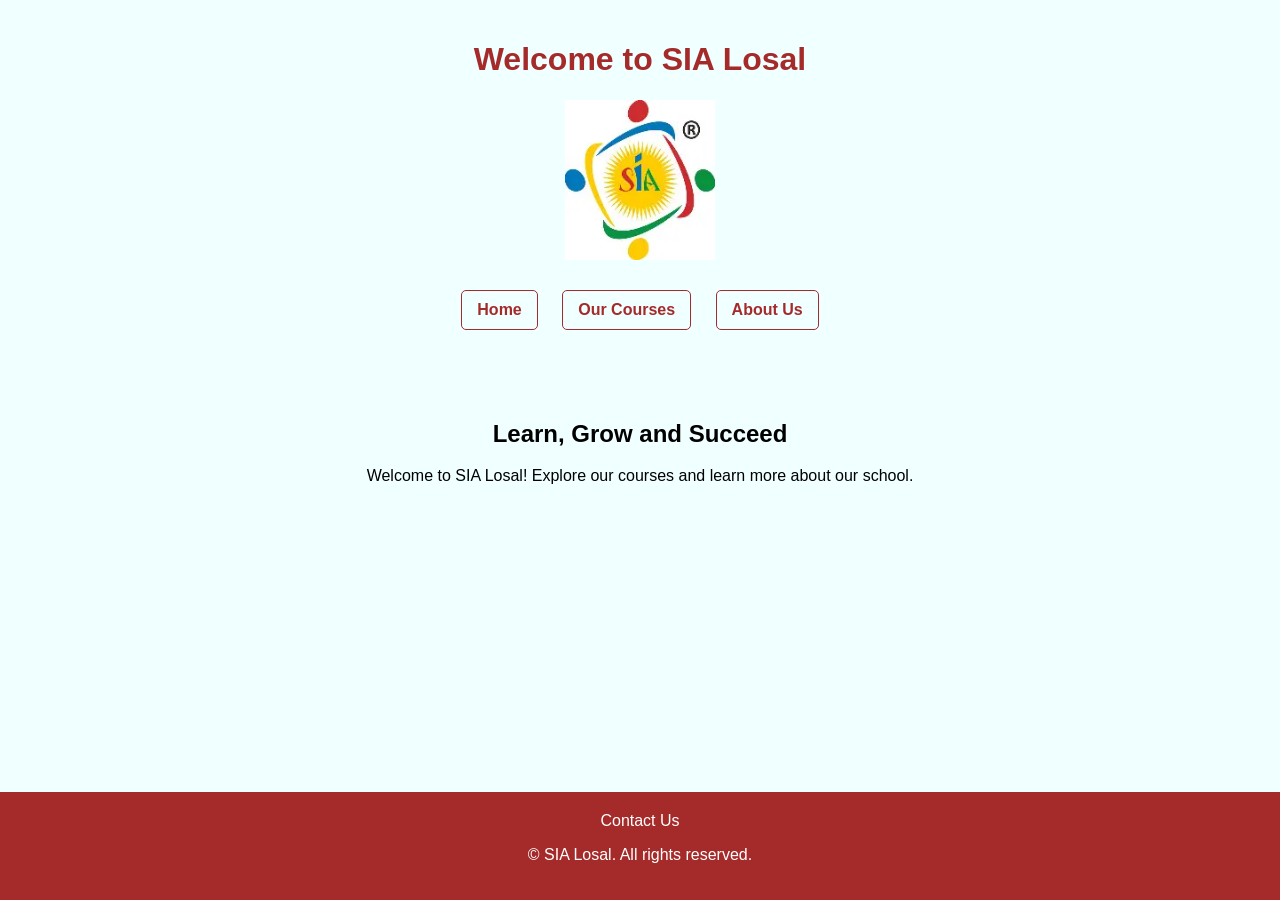
==== index.html @ bf2e7593 "intial commit" ====
<!DOCTYPE html>
<html lang="en">
<head>
    <meta charset="UTF-8">
    <meta name="viewport" content="width=device-width, initial-scale=1.0">

    <title>SIA Losal | Welcome</title>

    <style>
        /* 1. Common page settings */
        body {
            background-color: azure;
            margin: 0;
            min-height: 100vh;
            display: flex;
            flex-direction: column;
            font-family: Arial, sans-serif;
        }

        /* 2. Main heading */
        h1 {
            text-align: center;
            color: brown;
        }

        /* 3. Header section */
        header {
            text-align: center;
            padding: 20px;
        }

        /* 4. School logo */
        .school-logo {
            display: block;
            width: 150px;
            max-width: 80%;
            height: auto;
            margin: 20px auto;
        }

        /* 5. Navigation links */
        nav {
            text-align: center;
            margin: 20px 0;
        }

        nav a {
            display: inline-block;
            color: brown;
            text-decoration: none;
            font-weight: bold;
            margin: 10px;
            padding: 10px 15px;
            border: 1px solid brown;
            border-radius: 5px;
        }

        /* 6. Main content */
        main {
            text-align: center;
            padding: 20px;
        }

        /* 7. Footer */
        footer {
            margin-top: auto;
            text-align: center;
            padding: 20px;
            background-color: brown;
        }

        footer a {
            color: white;
            text-decoration: none;
        }
    </style>
</head>

<body>

    <header>
        <h1>Welcome to SIA Losal</h1>

        <img
            src="/images/sialogo.webp"
            alt="SIA Losal School Logo"
            class="school-logo"
        >

        <nav>
            <a href="index.html">Home</a>
            <a href="courses.html">Our Courses</a>
            <a href="about.html">About Us</a>
        </nav>
    </header>

    <main>
        <h2>Learn, Grow and Succeed</h2>
        <p>
            Welcome to SIA Losal!
            Explore our courses and learn more about our school.
        </p>
    </main>

    <footer>
        <a href="contact.html">Contact Us</a>
        <p style="color: white;">&copy; SIA Losal. All rights reserved.</p>
    </footer>

</body>
</html>
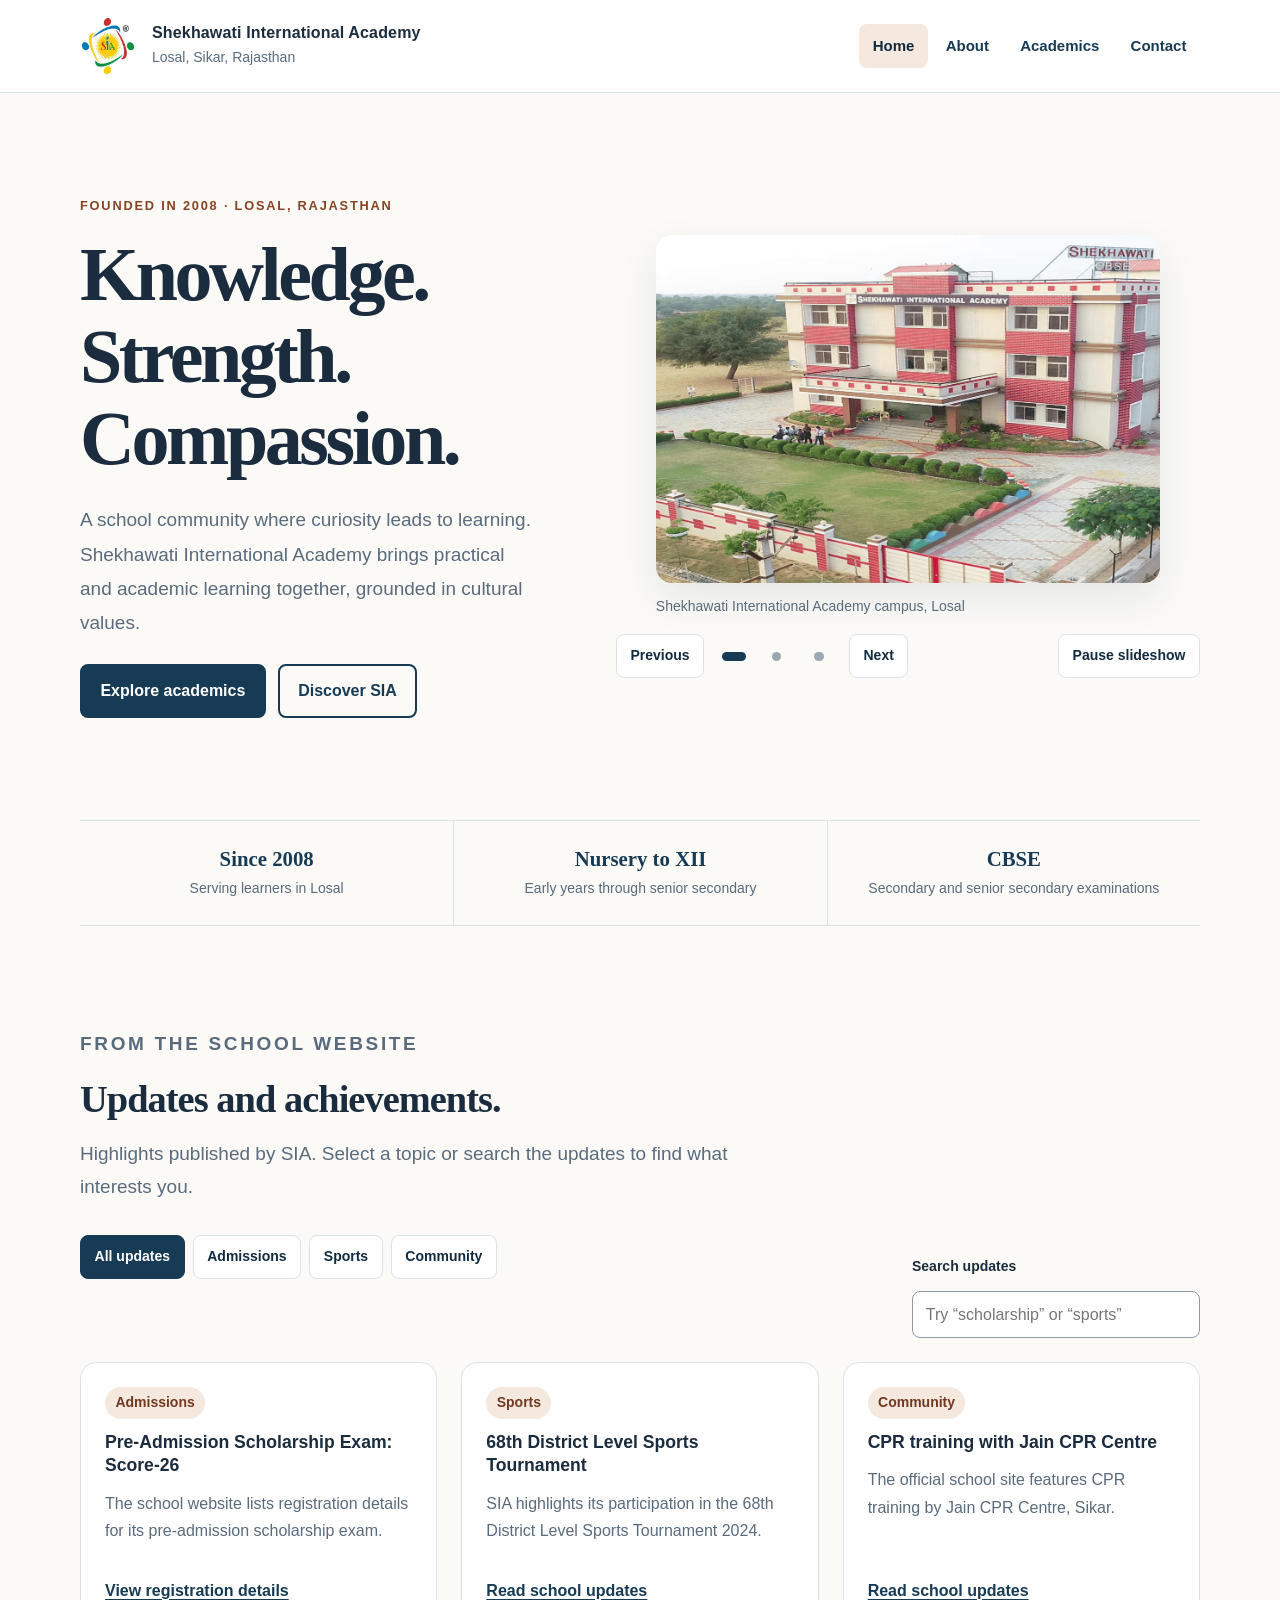
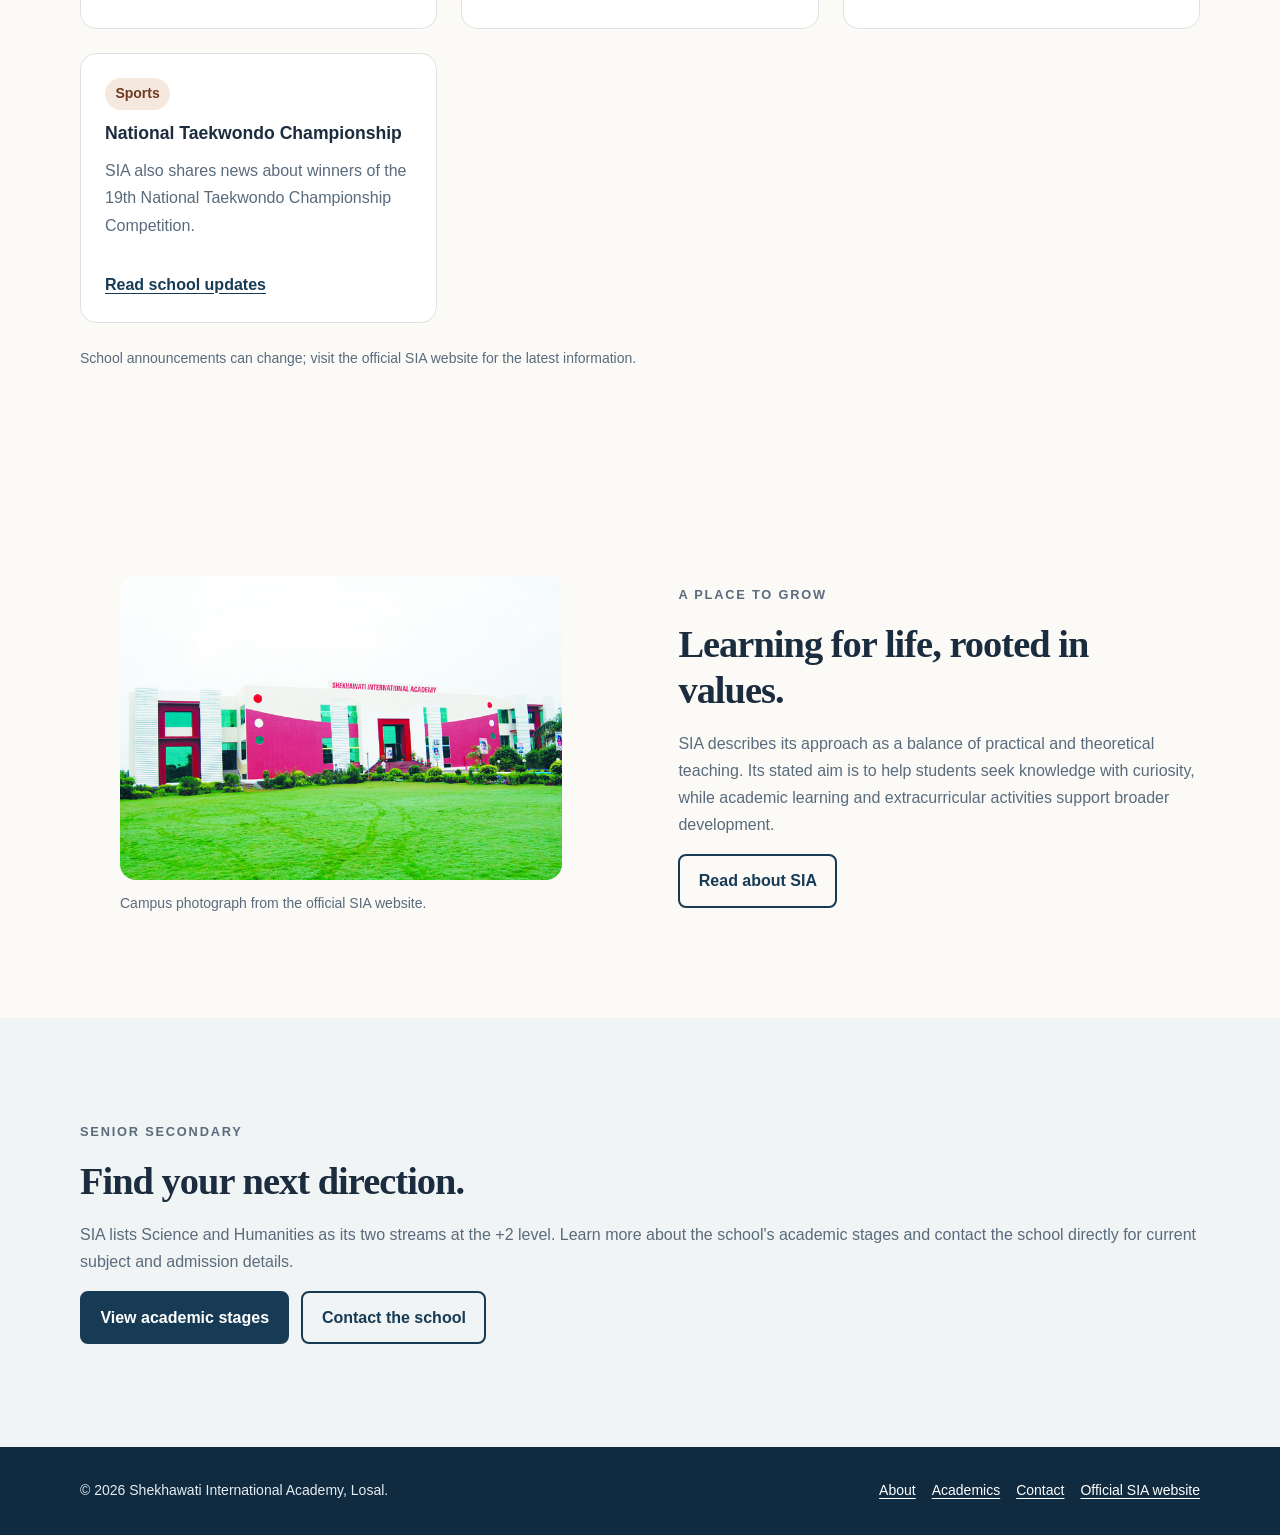
==== commit f1e30b0c: "Enhance static SIA school website Co-authored-by: Copilot <223556219+Copilot@users.noreply.github.co" ====
--- a/index.html
+++ b/index.html
@@ -3,109 +3,198 @@
 <head>
     <meta charset="UTF-8">
     <meta name="viewport" content="width=device-width, initial-scale=1.0">
-
-    <title>SIA Losal | Welcome</title>
-
-    <style>
-        /* 1. Common page settings */
-        body {
-            background-color: azure;
-            margin: 0;
-            min-height: 100vh;
-            display: flex;
-            flex-direction: column;
-            font-family: Arial, sans-serif;
-        }
-
-        /* 2. Main heading */
-        h1 {
-            text-align: center;
-            color: brown;
-        }
-
-        /* 3. Header section */
-        header {
-            text-align: center;
-            padding: 20px;
-        }
-
-        /* 4. School logo */
-        .school-logo {
-            display: block;
-            width: 150px;
-            max-width: 80%;
-            height: auto;
-            margin: 20px auto;
-        }
-
-        /* 5. Navigation links */
-        nav {
-            text-align: center;
-            margin: 20px 0;
-        }
-
-        nav a {
-            display: inline-block;
-            color: brown;
-            text-decoration: none;
-            font-weight: bold;
-            margin: 10px;
-            padding: 10px 15px;
-            border: 1px solid brown;
-            border-radius: 5px;
-        }
-
-        /* 6. Main content */
-        main {
-            text-align: center;
-            padding: 20px;
-        }
-
-        /* 7. Footer */
-        footer {
-            margin-top: auto;
-            text-align: center;
-            padding: 20px;
-            background-color: brown;
-        }
-
-        footer a {
-            color: white;
-            text-decoration: none;
-        }
-    </style>
+    <meta name="description" content="Discover Shekhawati International Academy in Losal, Sikar: a CBSE school founded in 2008, with classes from Nursery to XII.">
+    <title>Shekhawati International Academy | Losal, Sikar</title>
+    <link rel="stylesheet" href="styles.css">
+    <script src="script.js" defer></script>
 </head>
-
 <body>
-
-    <header>
-        <h1>Welcome to SIA Losal</h1>
-
-        <img
-            src="/images/sialogo.webp"
-            alt="SIA Losal School Logo"
-            class="school-logo"
-        >
-
-        <nav>
-            <a href="index.html">Home</a>
-            <a href="courses.html">Our Courses</a>
-            <a href="about.html">About Us</a>
-        </nav>
+    <a class="skip-link" href="#main-content">Skip to content</a>
+    <header class="site-header">
+        <div class="header-inner">
+            <a class="brand" href="index.html" aria-label="Shekhawati International Academy home">
+                <img class="school-logo" src="images/sialogo.webp" alt="">
+                <span>
+                    <span class="brand-name">Shekhawati International Academy</span>
+                    <span class="brand-location">Losal, Sikar, Rajasthan</span>
+                </span>
+            </a>
+            <nav class="site-nav" aria-label="Main navigation">
+                <a href="index.html" aria-current="page">Home</a>
+                <a href="about.html">About</a>
+                <a href="courses.html">Academics</a>
+                <a href="contact.html">Contact</a>
+            </nav>
+        </div>
     </header>
 
-    <main>
-        <h2>Learn, Grow and Succeed</h2>
-        <p>
-            Welcome to SIA Losal!
-            Explore our courses and learn more about our school.
-        </p>
+    <main id="main-content">
+        <section class="hero content-width" aria-labelledby="welcome-heading">
+            <div class="hero-copy">
+                <p class="eyebrow">Founded in 2008 · Losal, Rajasthan</p>
+                <h1 id="welcome-heading">Knowledge. Strength. Compassion.</h1>
+                <p>
+                    A school community where curiosity leads to learning.
+                    Shekhawati International Academy brings practical and
+                    academic learning together, grounded in cultural values.
+                </p>
+                <div class="actions">
+                    <a class="button" href="courses.html">Explore academics</a>
+                    <a class="button button-secondary" href="about.html">Discover SIA</a>
+                </div>
+            </div>
+            <div class="image-carousel" data-carousel aria-label="Photos from the SIA campus">
+                <figure class="hero-figure carousel-slide" data-slide>
+                    <img
+                        class="hero-image"
+                        src="images/sia-campus-aerial.png"
+                        alt="Aerial view of the Shekhawati International Academy campus and grounds in Losal"
+                        fetchpriority="high"
+                    >
+                    <figcaption>Shekhawati International Academy campus, Losal</figcaption>
+                </figure>
+                <figure class="hero-figure carousel-slide" data-slide hidden>
+                    <img
+                        class="hero-image"
+                        src="images/sia-campus-building.jpg"
+                        alt="The Shekhawati International Academy school building in Losal"
+                    >
+                    <figcaption>The SIA school building. Photo: official school website.</figcaption>
+                </figure>
+                <figure class="hero-figure carousel-slide" data-slide hidden>
+                    <img
+                        class="hero-image"
+                        src="images/sia-student-project.jpg"
+                        alt="Students gathered around a model during a school project activity"
+                    >
+                    <figcaption>Students at a project activity. Photo: official school website.</figcaption>
+                </figure>
+                <div class="carousel-controls" aria-label="Photo slideshow controls">
+                    <button class="carousel-control" type="button" data-previous aria-label="Show previous photo">Previous</button>
+                    <div class="carousel-dots" data-slide-buttons aria-label="Choose a photo"></div>
+                    <button class="carousel-control" type="button" data-next aria-label="Show next photo">Next</button>
+                    <button class="carousel-control carousel-toggle" type="button" data-toggle aria-pressed="false">Pause slideshow</button>
+                </div>
+            </div>
+        </section>
+
+        <section class="content-width facts" aria-label="School overview">
+            <div class="fact">
+                <strong>Since 2008</strong>
+                <span>Serving learners in Losal</span>
+            </div>
+            <div class="fact">
+                <strong>Nursery to XII</strong>
+                <span>Early years through senior secondary</span>
+            </div>
+            <div class="fact">
+                <strong>CBSE</strong>
+                <span>Secondary and senior secondary examinations</span>
+            </div>
+        </section>
+
+        <section class="section" aria-labelledby="school-updates-heading">
+            <div class="content-width">
+                <div class="section-heading">
+                    <p class="eyebrow">From the school website</p>
+                    <h2 id="school-updates-heading">Updates and achievements.</h2>
+                    <p>Highlights published by SIA. Select a topic or search the updates to find what interests you.</p>
+                </div>
+                <div class="update-tools">
+                    <div class="update-filters" role="group" aria-label="Filter school updates">
+                        <button class="filter-button is-active" type="button" data-filter="all" aria-pressed="true">All updates</button>
+                        <button class="filter-button" type="button" data-filter="admissions" aria-pressed="false">Admissions</button>
+                        <button class="filter-button" type="button" data-filter="sports" aria-pressed="false">Sports</button>
+                        <button class="filter-button" type="button" data-filter="community" aria-pressed="false">Community</button>
+                    </div>
+                    <label class="update-search-label" for="update-search">Search updates</label>
+                    <input id="update-search" class="update-search" type="search" placeholder="Try “scholarship” or “sports”">
+                </div>
+                <div class="card-grid update-grid" data-updates>
+                    <article class="card update-card" data-category="admissions" data-search="pre-admission scholarship exam score 26 registration">
+                        <span class="card-label">Admissions</span>
+                        <h3>Pre-Admission Scholarship Exam: Score-26</h3>
+                        <p>The school website lists registration details for its pre-admission scholarship exam.</p>
+                        <a class="text-link" href="https://erpsys.spslosal.com/site/scholarship/AG11" target="_blank" rel="noopener noreferrer">View registration details</a>
+                    </article>
+                    <article class="card update-card" data-category="sports" data-search="68th district level sports tournament 2024">
+                        <span class="card-label">Sports</span>
+                        <h3>68th District Level Sports Tournament</h3>
+                        <p>SIA highlights its participation in the 68th District Level Sports Tournament 2024.</p>
+                        <a class="text-link" href="https://shekhawatilosal.com" target="_blank" rel="noopener noreferrer">Read school updates</a>
+                    </article>
+                    <article class="card update-card" data-category="community" data-search="save human life cpr training jain cpr centre sikar">
+                        <span class="card-label">Community</span>
+                        <h3>CPR training with Jain CPR Centre</h3>
+                        <p>The official school site features CPR training by Jain CPR Centre, Sikar.</p>
+                        <a class="text-link" href="https://shekhawatilosal.com" target="_blank" rel="noopener noreferrer">Read school updates</a>
+                    </article>
+                    <article class="card update-card" data-category="sports" data-search="19th national taekwondo championship competition winners">
+                        <span class="card-label">Sports</span>
+                        <h3>National Taekwondo Championship</h3>
+                        <p>SIA also shares news about winners of the 19th National Taekwondo Championship Competition.</p>
+                        <a class="text-link" href="https://shekhawatilosal.com" target="_blank" rel="noopener noreferrer">Read school updates</a>
+                    </article>
+                </div>
+                <p class="update-empty" data-empty hidden>No updates match your search. Try another word or choose “All updates.”</p>
+                <p class="update-note">School announcements can change; visit the official SIA website for the latest information.</p>
+            </div>
+        </section>
+
+        <section class="section">
+            <div class="content-width story-grid">
+                <figure class="story-figure">
+                    <img
+                        class="story-image"
+                        src="images/sia-campus-building.jpg"
+                        alt="The Shekhawati International Academy school building in Losal"
+                        loading="lazy"
+                    >
+                    <figcaption>Campus photograph from the official SIA website.</figcaption>
+                </figure>
+                <div class="story-copy">
+                    <p class="eyebrow">A place to grow</p>
+                    <h2>Learning for life, rooted in values.</h2>
+                    <p>
+                        SIA describes its approach as a balance of practical
+                        and theoretical teaching. Its stated aim is to help
+                        students seek knowledge with curiosity, while academic
+                        learning and extracurricular activities support
+                        broader development.
+                    </p>
+                    <a class="button button-secondary" href="about.html">Read about SIA</a>
+                </div>
+            </div>
+        </section>
+
+        <section class="section section-alt">
+            <div class="content-width story-copy">
+                <p class="eyebrow">Senior secondary</p>
+                <h2>Find your next direction.</h2>
+                <p>
+                    SIA lists Science and Humanities as its two streams at the
+                    +2 level. Learn more about the school's academic stages
+                    and contact the school directly for current subject and
+                    admission details.
+                </p>
+                <div class="actions">
+                    <a class="button" href="courses.html">View academic stages</a>
+                    <a class="button button-secondary" href="contact.html">Contact the school</a>
+                </div>
+            </div>
+        </section>
     </main>
 
-    <footer>
-        <a href="contact.html">Contact Us</a>
-        <p style="color: white;">&copy; SIA Losal. All rights reserved.</p>
+    <footer class="site-footer">
+        <div class="footer-inner">
+            <p>&copy; <span data-current-year>2026</span> Shekhawati International Academy, Losal.</p>
+            <div class="footer-links">
+                <a href="about.html">About</a>
+                <a href="courses.html">Academics</a>
+                <a href="contact.html">Contact</a>
+                <a class="external-source" href="https://shekhawatilosal.com" target="_blank" rel="noopener noreferrer">Official SIA website</a>
+            </div>
+        </div>
     </footer>
-
 </body>
-</html>+</html>
--- a/styles.css
+++ b/styles.css
@@ -0,0 +1,778 @@
+:root {
+    color-scheme: light;
+    --color-ink: #1b2c3e;
+    --color-text: #35485b;
+    --color-muted: #596b7c;
+    --color-brand: #173b55;
+    --color-brand-deep: #102b40;
+    --color-accent: #a75b32;
+    --color-accent-soft: #f5e9df;
+    --color-paper: #fbfaf7;
+    --color-surface: #ffffff;
+    --color-surface-alt: #f1f4f5;
+    --color-border: #dce3e5;
+    --color-focus: #b3542c;
+
+    --font-body: "Segoe UI", "Helvetica Neue", Arial, sans-serif;
+    --font-display: Georgia, "Times New Roman", serif;
+    --font-size-small: 0.875rem;
+    --font-size-body: 1rem;
+    --font-size-lead: clamp(1.0625rem, 1.5vw, 1.1875rem);
+    --font-size-h1: clamp(2.5rem, 6vw, 4.75rem);
+    --font-size-h2: clamp(1.8rem, 3vw, 2.6rem);
+
+    --space-1: 0.5rem;
+    --space-2: 0.75rem;
+    --space-3: 1rem;
+    --space-4: 1.5rem;
+    --space-5: 2rem;
+    --space-6: 3rem;
+    --space-7: clamp(4rem, 8vw, 7rem);
+
+    --radius-small: 0.5rem;
+    --radius-card: 1rem;
+    --radius-pill: 999px;
+    --shadow-card: 0 1rem 2.5rem rgb(27 44 62 / 9%);
+    --content-width: 70rem;
+}
+
+* {
+    box-sizing: border-box;
+}
+
+html {
+    scroll-behavior: smooth;
+}
+
+body {
+    display: flex;
+    min-height: 100vh;
+    flex-direction: column;
+    margin: 0;
+    background: var(--color-paper);
+    color: var(--color-text);
+    font-family: var(--font-body);
+    font-size: var(--font-size-body);
+    line-height: 1.7;
+    -webkit-font-smoothing: antialiased;
+}
+
+img {
+    display: block;
+    max-width: 100%;
+}
+
+a {
+    color: var(--color-brand);
+}
+
+a:focus-visible,
+button:focus-visible {
+    outline: 3px solid var(--color-focus);
+    outline-offset: 4px;
+}
+
+.skip-link {
+    position: absolute;
+    z-index: 2;
+    top: var(--space-2);
+    left: var(--space-2);
+    padding: var(--space-2) var(--space-3);
+    transform: translateY(-160%);
+    border-radius: var(--radius-small);
+    background: var(--color-surface);
+    color: var(--color-brand-deep);
+}
+
+.skip-link:focus {
+    transform: translateY(0);
+}
+
+.site-header {
+    border-bottom: 1px solid var(--color-border);
+    background: var(--color-surface);
+}
+
+.header-inner,
+.content-width,
+.footer-inner {
+    width: min(var(--content-width), calc(100% - 3rem));
+    margin-inline: auto;
+}
+
+.header-inner {
+    display: flex;
+    min-height: 5.75rem;
+    align-items: center;
+    justify-content: space-between;
+    gap: var(--space-5);
+}
+
+.brand {
+    display: inline-flex;
+    min-width: 0;
+    align-items: center;
+    gap: var(--space-3);
+    color: var(--color-ink);
+    text-decoration: none;
+}
+
+.school-logo {
+    width: 3.5rem;
+    height: 3.5rem;
+    flex: 0 0 auto;
+    object-fit: contain;
+}
+
+.brand-name {
+    display: block;
+    font-size: 1rem;
+    font-weight: 750;
+    letter-spacing: 0.01em;
+    line-height: 1.35;
+}
+
+.brand-location {
+    display: block;
+    margin-top: 0.2rem;
+    color: var(--color-muted);
+    font-size: var(--font-size-small);
+}
+
+.site-nav {
+    display: flex;
+    flex-wrap: wrap;
+    align-items: center;
+    justify-content: flex-end;
+    gap: 0.25rem;
+}
+
+.site-nav a {
+    padding: 0.6rem 0.85rem;
+    border-radius: var(--radius-small);
+    color: var(--color-brand);
+    font-size: 0.9375rem;
+    font-weight: 650;
+    text-decoration: none;
+}
+
+.site-nav a:hover,
+.site-nav a[aria-current="page"] {
+    background: var(--color-accent-soft);
+    color: var(--color-brand-deep);
+}
+
+main {
+    flex: 1;
+}
+
+.hero {
+    display: grid;
+    grid-template-columns: minmax(0, 0.88fr) minmax(0, 1.12fr);
+    align-items: center;
+    gap: clamp(2rem, 6vw, 5.5rem);
+    padding-block: var(--space-7);
+}
+
+.eyebrow {
+    margin: 0 0 var(--space-3);
+    color: #874322;
+    font-size: 0.8rem;
+    font-weight: 750;
+    letter-spacing: 0.14em;
+    text-transform: uppercase;
+}
+
+h1,
+h2,
+h3,
+p,
+figure {
+    margin-top: 0;
+}
+
+h1,
+h2,
+h3 {
+    color: var(--color-ink);
+}
+
+h1,
+.display-heading {
+    margin-bottom: var(--space-4);
+    font-family: var(--font-display);
+    font-size: var(--font-size-h1);
+    font-weight: 600;
+    letter-spacing: -0.045em;
+    line-height: 1.08;
+}
+
+h2 {
+    margin-bottom: var(--space-3);
+    font-family: var(--font-display);
+    font-size: var(--font-size-h2);
+    font-weight: 600;
+    letter-spacing: -0.025em;
+    line-height: 1.2;
+}
+
+h3 {
+    margin-bottom: var(--space-2);
+    font-size: 1.1rem;
+    line-height: 1.35;
+}
+
+.hero-copy > p:not(.eyebrow) {
+    max-width: 38rem;
+    margin-bottom: var(--space-4);
+    color: var(--color-muted);
+    font-size: var(--font-size-lead);
+    line-height: 1.8;
+}
+
+.actions {
+    display: flex;
+    flex-wrap: wrap;
+    gap: var(--space-2);
+}
+
+.button {
+    display: inline-flex;
+    min-height: 3rem;
+    align-items: center;
+    justify-content: center;
+    padding: 0.7rem 1.15rem;
+    border: 2px solid var(--color-brand);
+    border-radius: var(--radius-small);
+    background: var(--color-brand);
+    color: var(--color-surface);
+    font-weight: 700;
+    text-align: center;
+    text-decoration: none;
+    transition: background-color 160ms ease, color 160ms ease;
+}
+
+.button:hover {
+    border-color: var(--color-brand-deep);
+    background: var(--color-brand-deep);
+}
+
+.button-secondary {
+    background: transparent;
+    color: var(--color-brand);
+}
+
+.button-secondary:hover {
+    color: var(--color-surface);
+}
+
+.hero-figure,
+.story-figure {
+    margin-bottom: 0;
+}
+
+.hero-image {
+    width: 100%;
+    aspect-ratio: 1.45;
+    border-radius: var(--radius-card);
+    box-shadow: var(--shadow-card);
+    object-fit: cover;
+}
+
+figcaption {
+    margin-top: var(--space-2);
+    color: var(--color-muted);
+    font-size: var(--font-size-small);
+}
+
+.facts {
+    display: grid;
+    grid-template-columns: repeat(3, minmax(0, 1fr));
+    border-block: 1px solid var(--color-border);
+}
+
+.fact {
+    padding: var(--space-4);
+    text-align: center;
+}
+
+.fact + .fact {
+    border-left: 1px solid var(--color-border);
+}
+
+.fact strong,
+.fact span {
+    display: block;
+}
+
+.fact strong {
+    color: var(--color-brand);
+    font-family: var(--font-display);
+    font-size: 1.3rem;
+    line-height: 1.3;
+}
+
+.fact span {
+    margin-top: 0.3rem;
+    color: var(--color-muted);
+    font-size: var(--font-size-small);
+}
+
+.section {
+    padding-block: var(--space-7);
+}
+
+.section-alt {
+    background: var(--color-surface-alt);
+}
+
+.section-heading {
+    max-width: 42rem;
+    margin-bottom: var(--space-5);
+}
+
+.section-heading p,
+.page-intro p {
+    color: var(--color-muted);
+    font-size: var(--font-size-lead);
+}
+
+.story-grid {
+    display: grid;
+    grid-template-columns: minmax(0, 1fr) minmax(0, 1fr);
+    align-items: center;
+    gap: clamp(2rem, 6vw, 5rem);
+}
+
+.story-image {
+    width: 100%;
+    aspect-ratio: 1.45;
+    border-radius: var(--radius-card);
+    object-fit: cover;
+}
+
+.story-copy > p {
+    color: var(--color-muted);
+}
+
+.quote {
+    margin: 0 0 var(--space-4);
+    padding-left: var(--space-4);
+    border-left: 3px solid var(--color-accent);
+    color: var(--color-brand);
+    font-family: var(--font-display);
+    font-size: clamp(1.4rem, 3vw, 2rem);
+    line-height: 1.35;
+}
+
+.page-intro {
+    padding-block: var(--space-6);
+    background: var(--color-surface-alt);
+}
+
+.page-intro h1 {
+    max-width: 48rem;
+    font-size: clamp(2.5rem, 5vw, 4rem);
+}
+
+.page-intro p {
+    max-width: 45rem;
+    margin-bottom: 0;
+}
+
+.card-grid {
+    display: grid;
+    grid-template-columns: repeat(3, minmax(0, 1fr));
+    gap: var(--space-4);
+}
+
+.card {
+    padding: var(--space-4);
+    border: 1px solid var(--color-border);
+    border-radius: var(--radius-card);
+    background: var(--color-surface);
+}
+
+.card p:last-child {
+    margin-bottom: 0;
+}
+
+.card p,
+.prose p,
+.prose li {
+    color: var(--color-muted);
+}
+
+.card-label {
+    display: inline-block;
+    margin-bottom: var(--space-2);
+    padding: 0.25rem 0.65rem;
+    border-radius: var(--radius-pill);
+    background: var(--color-accent-soft);
+    color: #71391f;
+    font-size: var(--font-size-small);
+    font-weight: 700;
+}
+
+.prose {
+    max-width: 52rem;
+}
+
+.prose ul {
+    padding-left: 1.3rem;
+}
+
+.prose li + li {
+    margin-top: var(--space-1);
+}
+
+.callout {
+    padding: clamp(1.5rem, 4vw, 2.5rem);
+    border-radius: var(--radius-card);
+    background: var(--color-brand);
+    color: var(--color-surface);
+}
+
+.callout h2 {
+    color: var(--color-surface);
+}
+
+.callout p {
+    max-width: 42rem;
+    color: #e4edf2;
+}
+
+.callout .button {
+    border-color: var(--color-surface);
+    background: var(--color-surface);
+    color: var(--color-brand-deep);
+}
+
+.callout .button:hover {
+    background: var(--color-accent-soft);
+}
+
+.contact-grid {
+    display: grid;
+    grid-template-columns: repeat(3, minmax(0, 1fr));
+    gap: var(--space-4);
+}
+
+.contact-card {
+    padding: var(--space-4);
+    border: 1px solid var(--color-border);
+    border-radius: var(--radius-card);
+    background: var(--color-surface);
+}
+
+.contact-card p {
+    margin-bottom: 0;
+    color: var(--color-muted);
+}
+
+.contact-card a {
+    font-weight: 650;
+    overflow-wrap: anywhere;
+}
+
+.site-footer {
+    padding-block: var(--space-5);
+    background: var(--color-brand-deep);
+    color: #e4edf2;
+}
+
+.footer-inner {
+    display: flex;
+    align-items: center;
+    justify-content: space-between;
+    gap: var(--space-4);
+}
+
+.footer-inner p {
+    margin-bottom: 0;
+    font-size: var(--font-size-small);
+}
+
+.footer-links {
+    display: flex;
+    flex-wrap: wrap;
+    gap: var(--space-3);
+}
+
+.footer-links a {
+    color: var(--color-surface);
+    font-size: var(--font-size-small);
+    text-underline-offset: 0.2em;
+}
+
+.external-source {
+    color: #e4edf2;
+    font-size: var(--font-size-small);
+}
+
+@media (max-width: 760px) {
+    .header-inner {
+        align-items: flex-start;
+        flex-direction: column;
+        gap: var(--space-2);
+        padding-block: var(--space-3);
+    }
+
+    .site-nav {
+        justify-content: flex-start;
+        margin-left: -0.5rem;
+    }
+
+    .hero,
+    .story-grid {
+        grid-template-columns: 1fr;
+    }
+
+    .hero {
+        gap: var(--space-5);
+    }
+
+    .hero-copy {
+        max-width: 40rem;
+    }
+
+    .card-grid,
+    .contact-grid {
+        grid-template-columns: 1fr;
+    }
+}
+
+@media (max-width: 480px) {
+    .header-inner,
+    .content-width,
+    .footer-inner {
+        width: min(var(--content-width), calc(100% - 2rem));
+    }
+
+    .school-logo {
+        width: 3rem;
+        height: 3rem;
+    }
+
+    .brand-name {
+        font-size: 0.9rem;
+    }
+
+    .site-nav a {
+        padding: 0.55rem 0.65rem;
+        font-size: 0.875rem;
+    }
+
+    .facts {
+        grid-template-columns: 1fr;
+    }
+
+    .fact + .fact {
+        border-top: 1px solid var(--color-border);
+        border-left: 0;
+    }
+
+    .footer-inner {
+        align-items: flex-start;
+        flex-direction: column;
+    }
+}
+
+@media (prefers-reduced-motion: reduce) {
+    html {
+        scroll-behavior: auto;
+    }
+
+    *,
+    *::before,
+    *::after {
+        transition-duration: 0.01ms !important;
+    }
+}
+
+.image-carousel {
+    min-width: 0;
+}
+
+.carousel-slide[hidden],
+.update-card[hidden] {
+    display: none;
+}
+
+.carousel-slide {
+    margin-bottom: 0;
+}
+
+.carousel-slide .hero-image {
+    animation: image-arrive 280ms ease-out;
+}
+
+.carousel-controls {
+    display: flex;
+    flex-wrap: wrap;
+    align-items: center;
+    gap: var(--space-2);
+    margin-top: var(--space-3);
+}
+
+.carousel-control,
+.filter-button {
+    min-height: 2.75rem;
+    padding: 0.55rem 0.85rem;
+    border: 1px solid var(--color-border);
+    border-radius: var(--radius-small);
+    background: var(--color-surface);
+    color: var(--color-brand-deep);
+    font: inherit;
+    font-size: var(--font-size-small);
+    font-weight: 650;
+    cursor: pointer;
+}
+
+.carousel-control:hover,
+.filter-button:hover {
+    border-color: var(--color-brand);
+    background: var(--color-surface-alt);
+}
+
+.carousel-toggle {
+    margin-left: auto;
+}
+
+.carousel-dots {
+    display: flex;
+    align-items: center;
+    gap: 0.4rem;
+}
+
+.carousel-dot {
+    width: 2.25rem;
+    height: 2.75rem;
+    padding: 0;
+    border: 0;
+    background: transparent;
+    cursor: pointer;
+}
+
+.carousel-dot::before {
+    display: block;
+    width: 0.6rem;
+    height: 0.6rem;
+    margin-inline: auto;
+    border-radius: var(--radius-pill);
+    background: #9aa8b4;
+    content: "";
+}
+
+.carousel-dot[aria-current="true"]::before {
+    width: 1.5rem;
+    background: var(--color-brand);
+}
+
+.update-tools {
+    display: grid;
+    grid-template-columns: 1fr minmax(12rem, 18rem);
+    align-items: end;
+    gap: var(--space-2) var(--space-4);
+    margin-bottom: var(--space-4);
+}
+
+.update-filters {
+    display: flex;
+    flex-wrap: wrap;
+    gap: var(--space-1);
+}
+
+.filter-button.is-active {
+    border-color: var(--color-brand);
+    background: var(--color-brand);
+    color: var(--color-surface);
+}
+
+.filter-button.is-active:hover {
+    background: var(--color-brand-deep);
+}
+
+.update-search-label {
+    grid-column: 2;
+    color: var(--color-ink);
+    font-size: var(--font-size-small);
+    font-weight: 700;
+}
+
+.update-search {
+    grid-column: 2;
+    grid-row: 2;
+    width: 100%;
+    min-height: 2.75rem;
+    padding: 0.55rem 0.8rem;
+    border: 1px solid #8b9ba8;
+    border-radius: var(--radius-small);
+    background: var(--color-surface);
+    color: var(--color-ink);
+    font: inherit;
+}
+
+.update-search:focus-visible {
+    outline: 3px solid var(--color-focus);
+    outline-offset: 2px;
+}
+
+.update-grid .card {
+    display: flex;
+    align-items: flex-start;
+    flex-direction: column;
+}
+
+.update-grid .text-link {
+    margin-top: auto;
+    padding-top: var(--space-3);
+    color: var(--color-brand);
+    font-weight: 700;
+    text-underline-offset: 0.2em;
+}
+
+.update-empty {
+    margin-block: var(--space-4);
+    color: var(--color-muted);
+}
+
+.update-note {
+    margin: var(--space-4) 0 0;
+    color: var(--color-muted);
+    font-size: var(--font-size-small);
+}
+
+@keyframes image-arrive {
+    from {
+        opacity: 0.65;
+    }
+    to {
+        opacity: 1;
+    }
+}
+
+@media (max-width: 760px) {
+    .update-tools {
+        grid-template-columns: 1fr;
+    }
+
+    .update-search-label,
+    .update-search {
+        grid-column: 1;
+    }
+
+    .update-search {
+        grid-row: auto;
+    }
+
+    .carousel-toggle {
+        margin-left: 0;
+    }
+}
+
+@media (prefers-reduced-motion: reduce) {
+    .carousel-slide .hero-image {
+        animation: none;
+    }
+}
